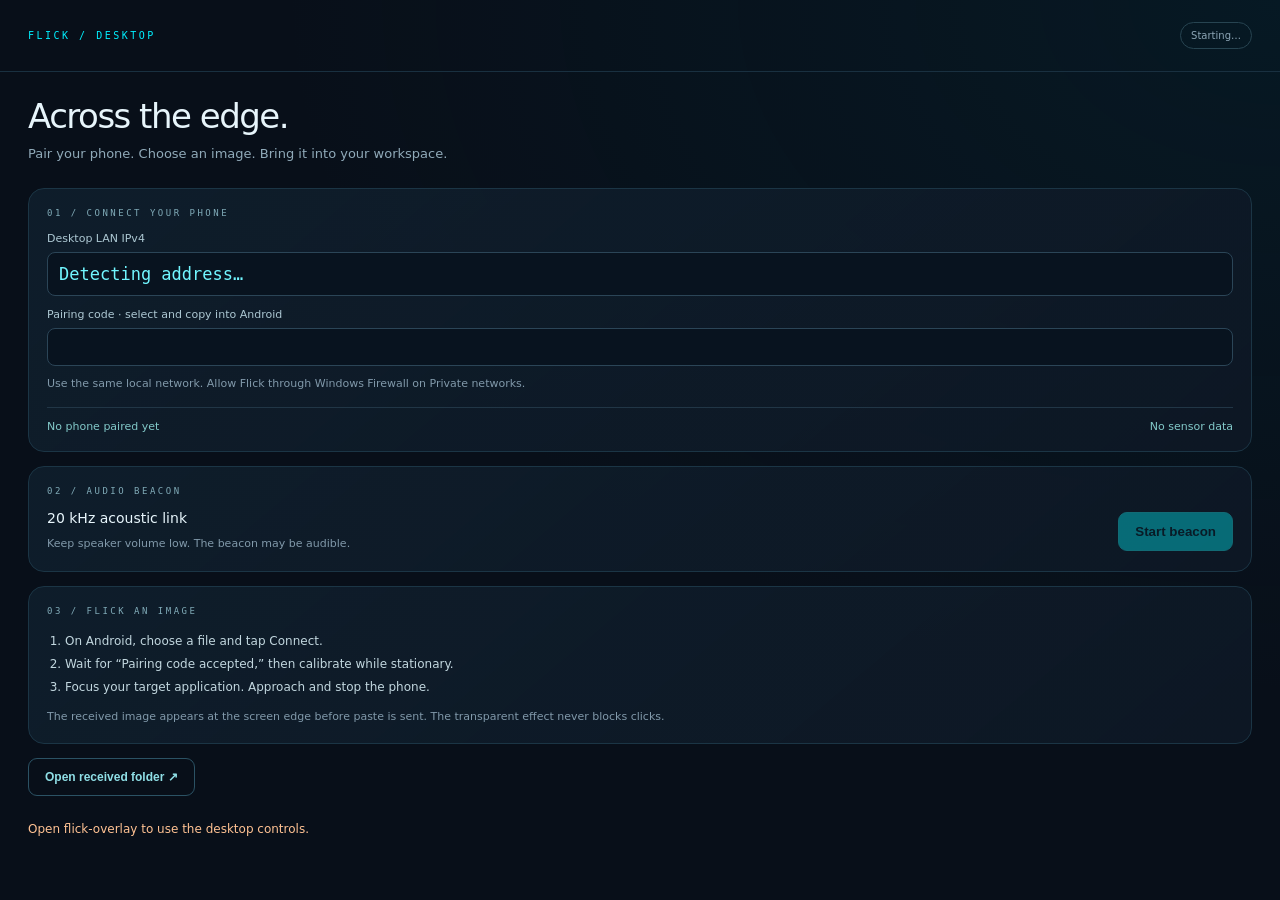
==== desktop/overlay/ui/control.html @ e584bcb7 "Fix pairing feedback and add visible desktop controls and photo previews" ====
<!doctype html>
<html lang="en">
  <head>
    <meta charset="utf-8" />
    <meta name="viewport" content="width=device-width,initial-scale=1" />
    <title>Flick</title>
    <link rel="stylesheet" href="control.css" />
  </head>
  <body>
    <header>
      <span class="wordmark">FLICK / DESKTOP</span
      ><span id="service" class="pill">Starting…</span>
    </header>
    <main>
      <h1>Across the edge.</h1>
      <p class="lead">
        Pair your phone. Choose an image. Bring it into your workspace.
      </p>
      <section>
        <div class="eyebrow">01 / CONNECT YOUR PHONE</div>
        <label for="address">Desktop LAN IPv4</label
        ><input id="address" readonly value="Detecting address…" /><label
          for="code"
          >Pairing code · select and copy into Android</label
        ><input id="code" readonly spellcheck="false" autocomplete="off" />
        <p class="hint">
          Use the same local network. Allow Flick through Windows Firewall on
          Private networks.
        </p>
        <div class="link">
          <span id="phone">No phone paired yet</span
          ><span id="audio">No sensor data</span>
        </div>
      </section>
      <section>
        <div class="eyebrow">02 / AUDIO BEACON</div>
        <div class="row">
          <div>
            <h2>20 kHz acoustic link</h2>
            <p class="hint">
              Keep speaker volume low. The beacon may be audible.
            </p>
          </div>
          <button id="beacon" type="button">Start beacon</button>
        </div>
      </section>
      <section>
        <div class="eyebrow">03 / FLICK AN IMAGE</div>
        <ol>
          <li>On Android, choose a file and tap Connect.</li>
          <li>
            Wait for “Pairing code accepted,” then calibrate while stationary.
          </li>
          <li>Focus your target application. Approach and stop the phone.</li>
        </ol>
        <p class="hint">
          The received image appears at the screen edge before paste is sent.
          The transparent effect never blocks clicks.
        </p>
      </section>
      <section id="received" hidden>
        <div class="eyebrow">RECEIVED ON THIS DESKTOP</div>
        <img id="received-preview" alt="Most recently received image" />
        <p id="received-name"></p>
      </section>
      <button id="open-inbox" type="button">Open received folder ↗</button>
      <p id="message" role="status" aria-live="polite">
        Opening the visual layer…
      </p>
    </main>
    <script src="control.js"></script>
  </body>
</html>
---- desktop/overlay/ui/control.css ----
:root {
  color-scheme: dark;
  font-family: "Segoe UI", system-ui, sans-serif;
  color: #e7f5fb;
  background: #080f19;
}
* {
  box-sizing: border-box;
}
body {
  margin: 0;
  background:
    radial-gradient(ellipse at top right, #003b4938, transparent 55%), #080f19;
}
header {
  display: flex;
  align-items: center;
  justify-content: space-between;
  padding: 22px 28px;
  border-bottom: 1px solid #193040;
}
.wordmark,
.eyebrow {
  font:
    10px/1.5 Consolas,
    monospace;
  letter-spacing: 2.5px;
  color: #00f0ff;
}
.pill {
  font-size: 10px;
  padding: 7px 10px;
  border-radius: 20px;
  color: #8da6b6;
  border: 1px solid #274451;
}
.pill.ready {
  color: #80ffdb;
  border-color: #30866b;
}
main {
  padding: 24px 28px;
}
h1 {
  font-size: 34px;
  font-weight: 450;
  letter-spacing: -1.5px;
  margin: 0 0 8px;
}
.lead {
  font-size: 13px;
  color: #90aab9;
  line-height: 1.5;
  margin: 0 0 24px;
}
section {
  border: 1px solid #1b3545;
  border-radius: 16px;
  background: linear-gradient(140deg, #112332b3, #0d1724);
  padding: 18px;
  margin-bottom: 14px;
}
.eyebrow {
  color: #80abb8;
  font-size: 9px;
  margin-bottom: 12px;
}
label {
  display: block;
  color: #adc8d3;
  font-size: 11px;
  margin: 12px 0 7px;
}
input {
  width: 100%;
  border: 1px solid #2b4557;
  border-radius: 8px;
  background: #08131f;
  padding: 11px;
  color: #e4faff;
  font:
    12px Consolas,
    monospace;
  outline: none;
}
input:focus {
  border-color: #00f0ff;
}
#address {
  font-size: 17px;
  color: #71f6ff;
}
.hint {
  font-size: 11px;
  line-height: 1.6;
  color: #8199aa;
  margin: 9px 0 0;
}
.link {
  display: flex;
  justify-content: space-between;
  gap: 12px;
  border-top: 1px solid #213646;
  padding-top: 12px;
  margin-top: 14px;
  font-size: 11px;
  color: #82c9c9;
}
.row {
  display: flex;
  align-items: center;
  justify-content: space-between;
  gap: 18px;
}
h2 {
  font-size: 14px;
  margin: 0;
  font-weight: 500;
}
button {
  padding: 11px 16px;
  border-radius: 9px;
  border: 1px solid #1ae7ed;
  background: #00e8f2;
  color: #04212a;
  cursor: pointer;
  font-weight: 600;
  white-space: nowrap;
}
button:disabled {
  opacity: 0.4;
  cursor: wait;
}
ol {
  padding-left: 18px;
  font-size: 12px;
  line-height: 1.9;
  color: #c2d7df;
  margin: 0;
}
#message {
  font-size: 12px;
  line-height: 1.6;
  color: #8fc9d1;
  min-height: 32px;
}
#message.error {
  color: #ffc293;
}

#received-preview {
  display: none;
  width: 100%;
  max-height: 220px;
  object-fit: contain;
  border-radius: 10px;
  background: #040b12;
}
#received-name {
  font-size: 13px;
  color: #c2d7df;
  overflow-wrap: anywhere;
}
#open-inbox {
  background: transparent;
  color: #8fdfe6;
  border-color: #2b5264;
  font-size: 12px;
  margin-bottom: 12px;
}
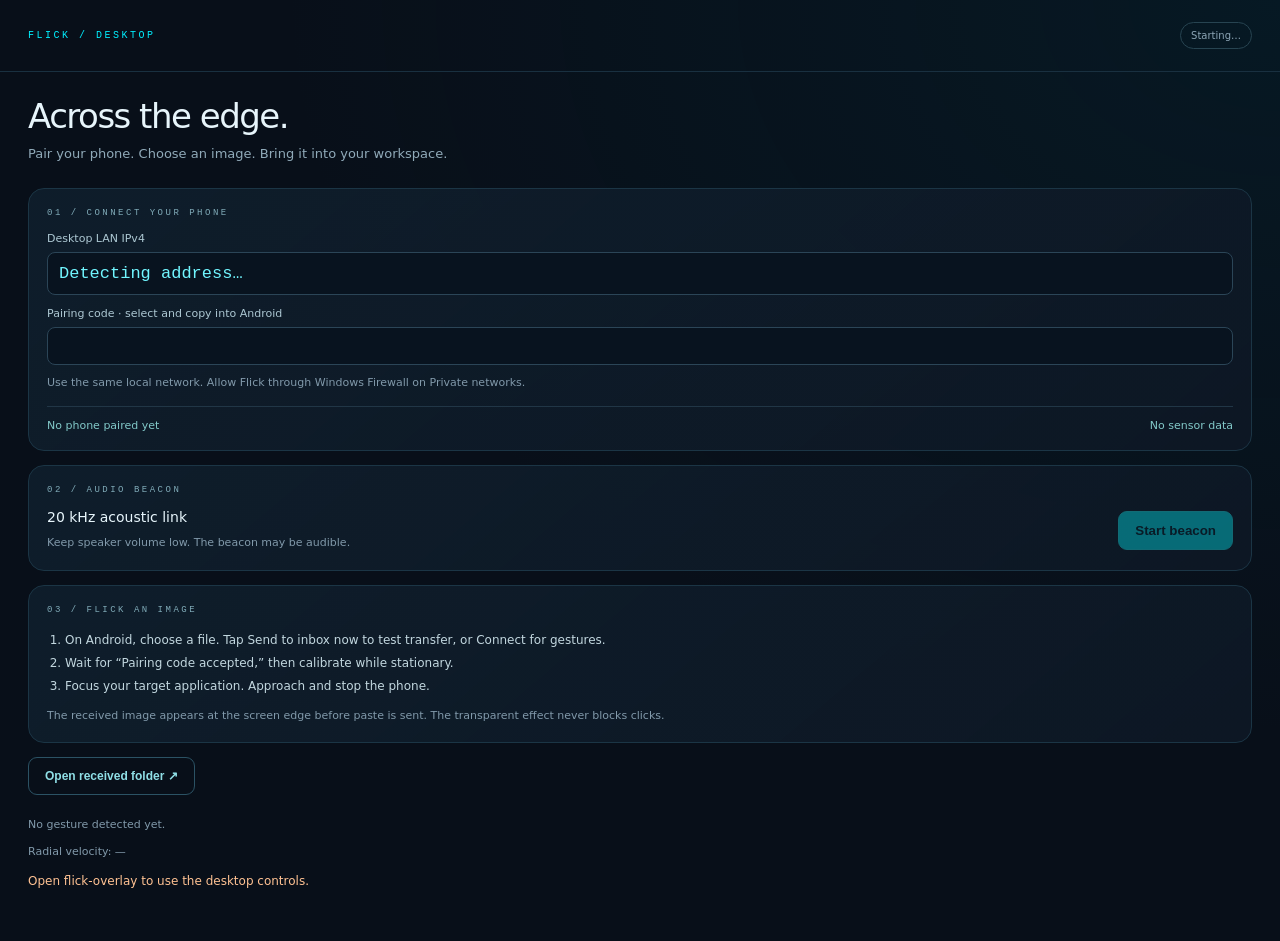
==== commit 0f5802f0: "Add direct inbox delivery and preserve phone draft during rotation" ====
--- a/desktop/overlay/ui/control.html
+++ b/desktop/overlay/ui/control.html
@@ -47,7 +47,10 @@
       <section>
         <div class="eyebrow">03 / FLICK AN IMAGE</div>
         <ol>
-          <li>On Android, choose a file and tap Connect.</li>
+          <li>
+            On Android, choose a file. Tap Send to inbox now to test transfer,
+            or Connect for gestures.
+          </li>
           <li>
             Wait for “Pairing code accepted,” then calibrate while stationary.
           </li>
@@ -64,6 +67,8 @@
         <p id="received-name"></p>
       </section>
       <button id="open-inbox" type="button">Open received folder ↗</button>
+      <p id="gesture" class="hint">No gesture detected yet.</p>
+      <p id="velocity" class="hint">Radial velocity: —</p>
       <p id="message" role="status" aria-live="polite">
         Opening the visual layer…
       </p>
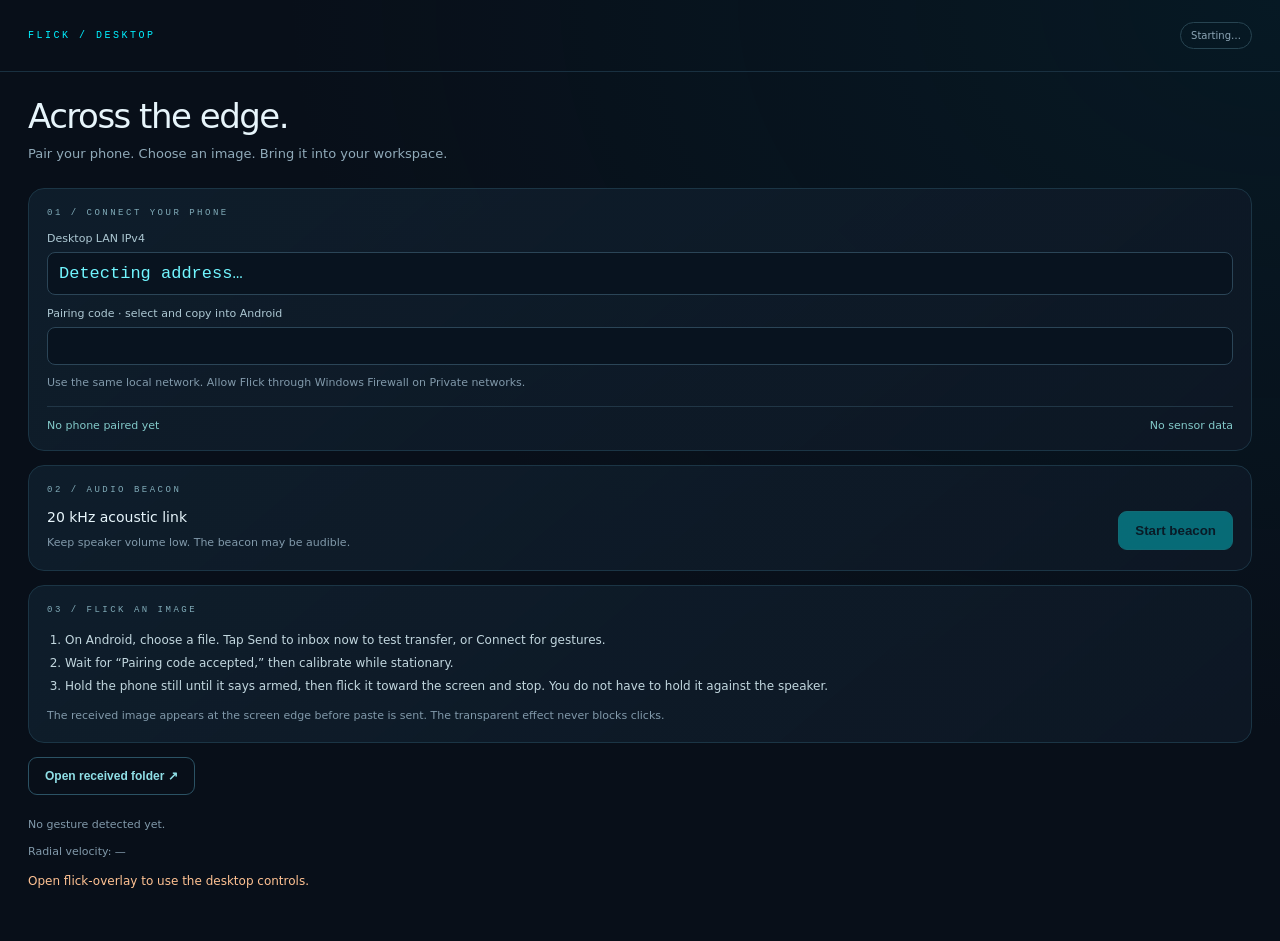
==== commit 9e2e17f3: "Recognize a flick from a sharp push when the 20 kHz tone is weak. The phone keeps sending accelerome" ====
--- a/desktop/overlay/ui/control.html
+++ b/desktop/overlay/ui/control.html
@@ -54,7 +54,10 @@
           <li>
             Wait for “Pairing code accepted,” then calibrate while stationary.
           </li>
-          <li>Focus your target application. Approach and stop the phone.</li>
+          <li>
+            Hold the phone still until it says armed, then flick it toward the
+            screen and stop. You do not have to hold it against the speaker.
+          </li>
         </ol>
         <p class="hint">
           The received image appears at the screen edge before paste is sent.
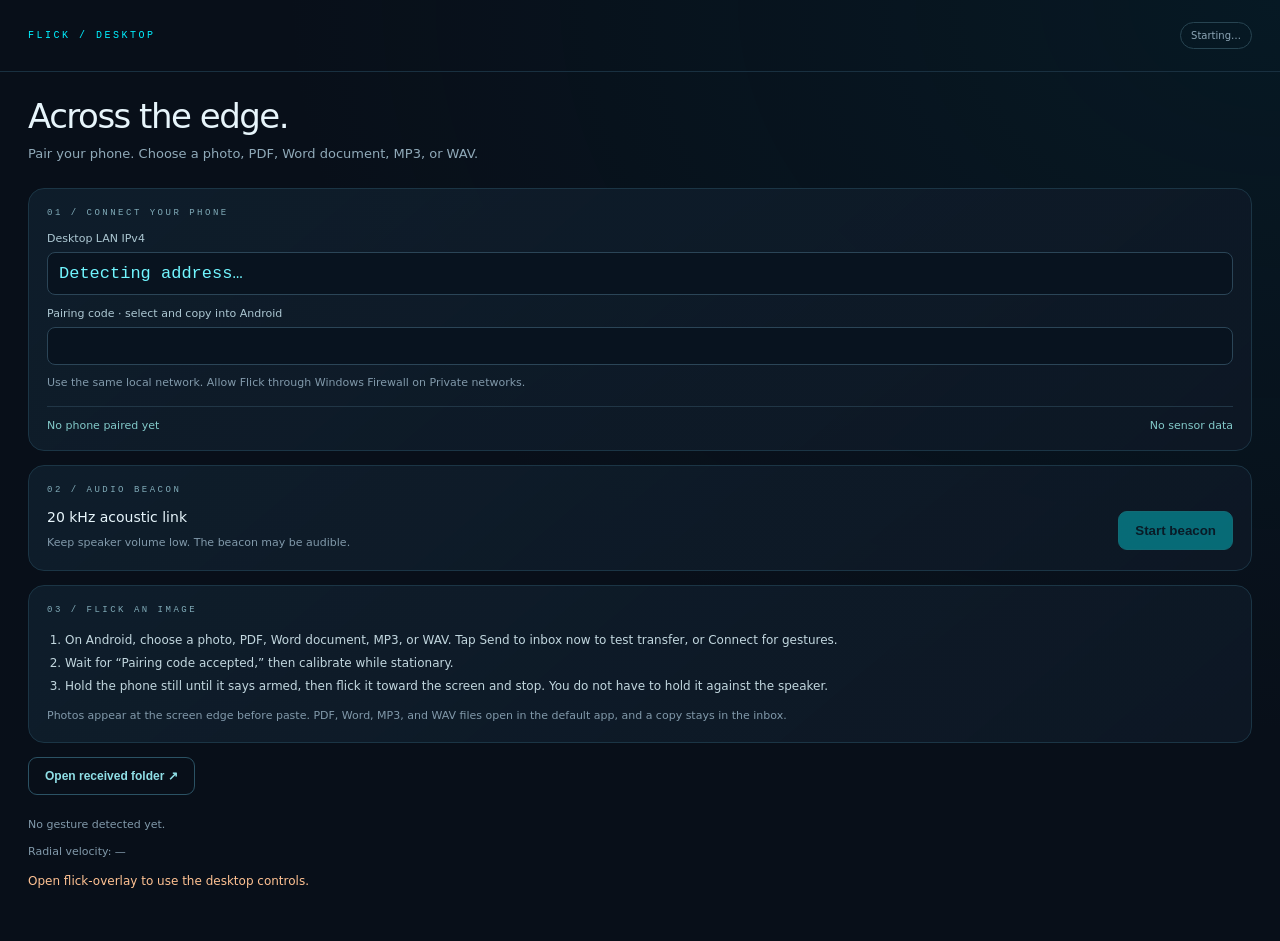
==== commit 75a71e2b: "Open flicked PDF, Word, MP3, and WAV files on the desktop. Photos still preview and paste. Documents" ====
--- a/desktop/overlay/ui/control.html
+++ b/desktop/overlay/ui/control.html
@@ -14,7 +14,7 @@
     <main>
       <h1>Across the edge.</h1>
       <p class="lead">
-        Pair your phone. Choose an image. Bring it into your workspace.
+        Pair your phone. Choose a photo, PDF, Word document, MP3, or WAV.
       </p>
       <section>
         <div class="eyebrow">01 / CONNECT YOUR PHONE</div>
@@ -48,8 +48,8 @@
         <div class="eyebrow">03 / FLICK AN IMAGE</div>
         <ol>
           <li>
-            On Android, choose a file. Tap Send to inbox now to test transfer,
-            or Connect for gestures.
+            On Android, choose a photo, PDF, Word document, MP3, or WAV. Tap
+            Send to inbox now to test transfer, or Connect for gestures.
           </li>
           <li>
             Wait for “Pairing code accepted,” then calibrate while stationary.
@@ -60,13 +60,14 @@
           </li>
         </ol>
         <p class="hint">
-          The received image appears at the screen edge before paste is sent.
-          The transparent effect never blocks clicks.
+          Photos appear at the screen edge before paste. PDF, Word, MP3, and
+          WAV files open in the default app, and a copy stays in the inbox.
         </p>
       </section>
       <section id="received" hidden>
         <div class="eyebrow">RECEIVED ON THIS DESKTOP</div>
         <img id="received-preview" alt="Most recently received image" />
+        <p id="received-kind" class="hint" hidden></p>
         <p id="received-name"></p>
       </section>
       <button id="open-inbox" type="button">Open received folder ↗</button>
